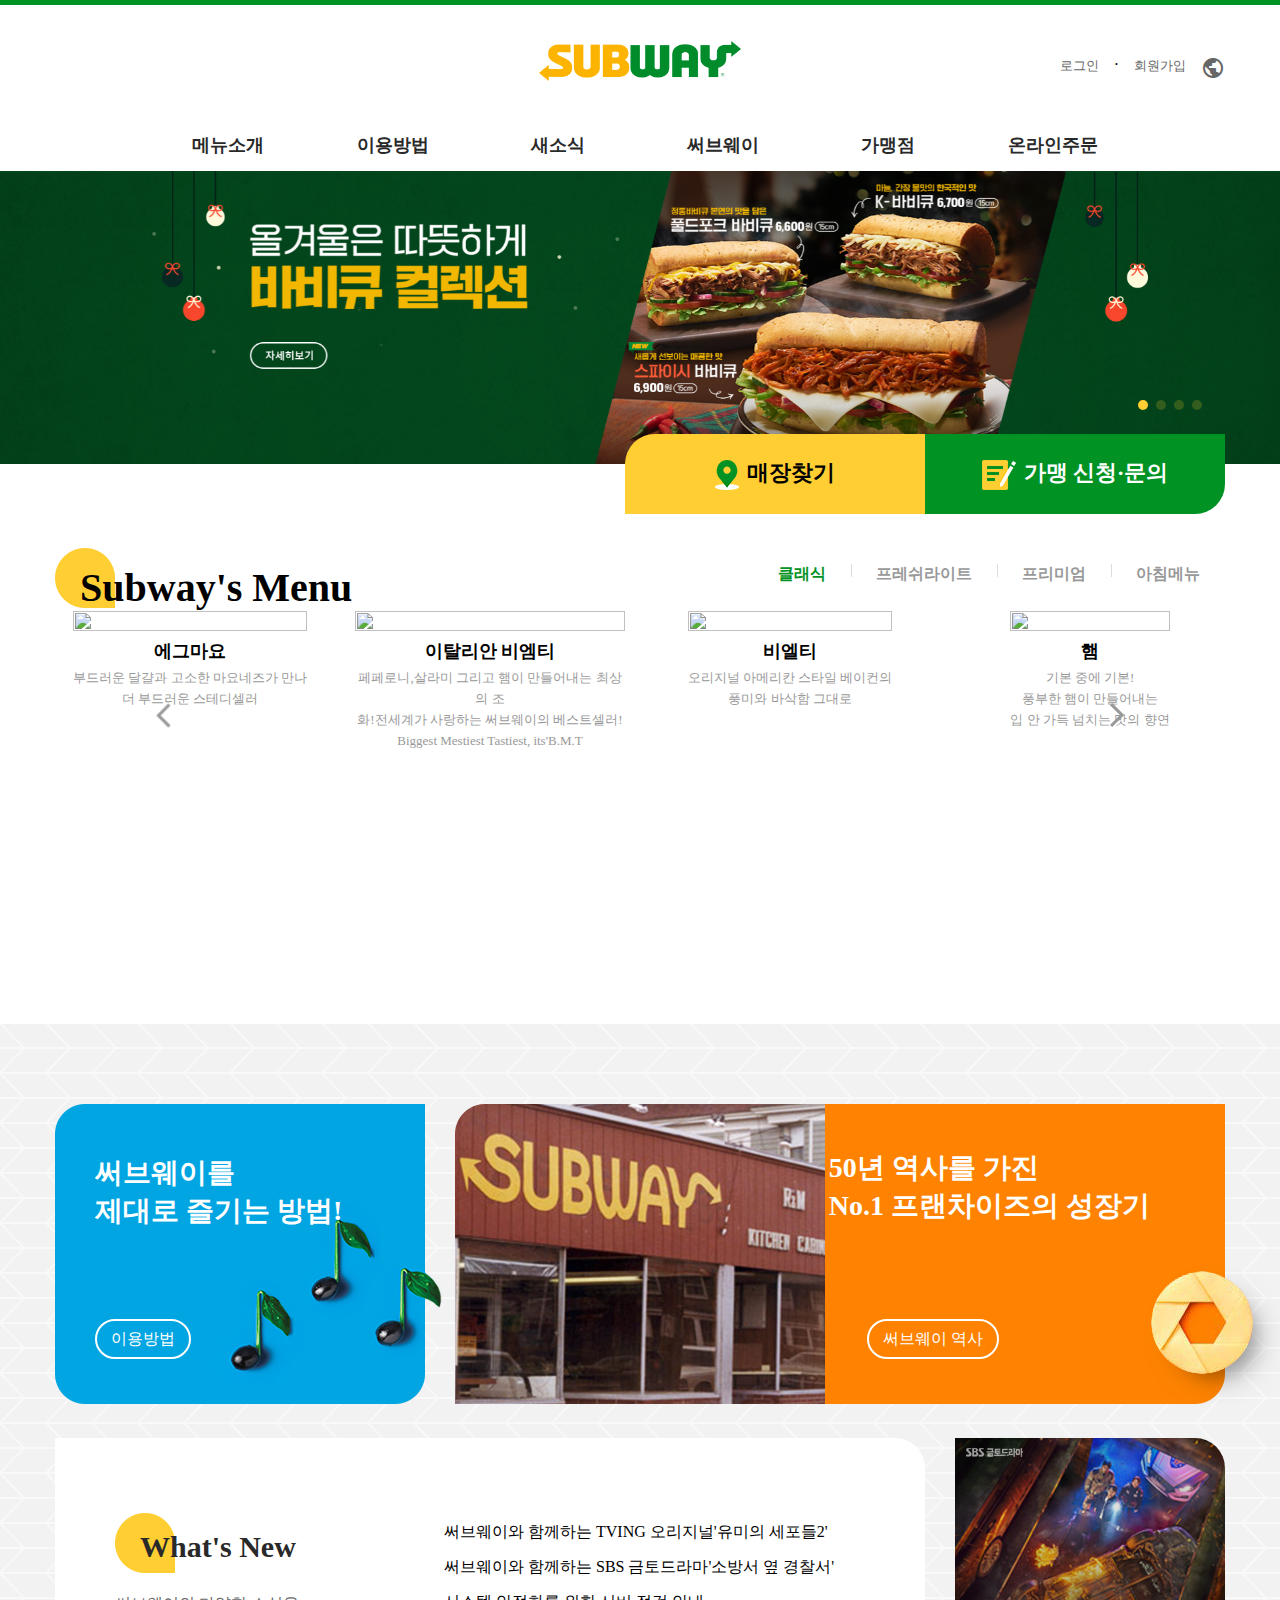
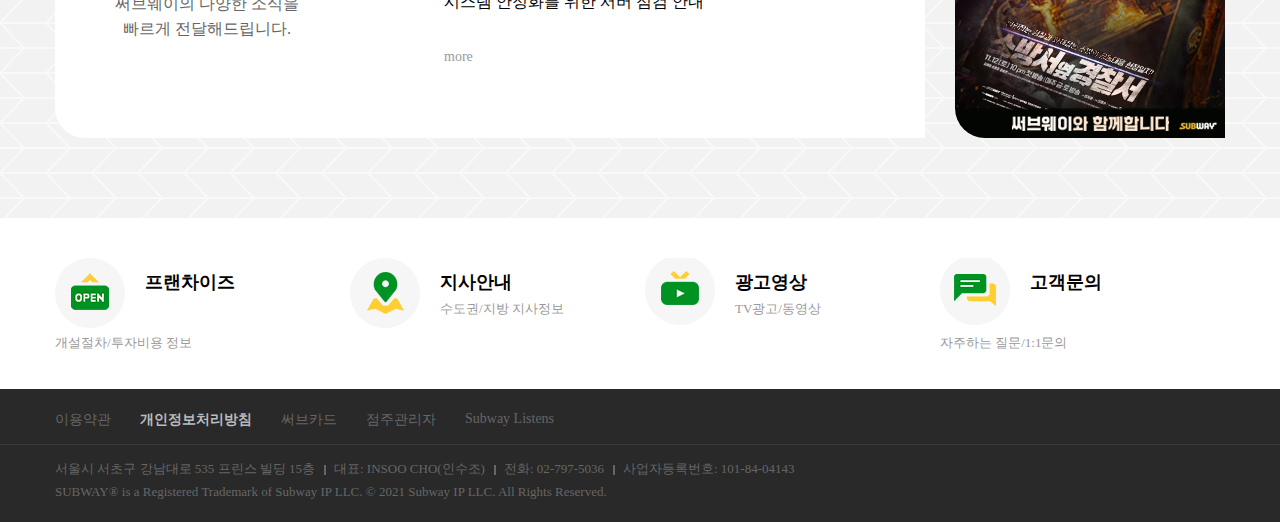
==== index.html @ 705400b4 "Start Project" ====
<!DOCTYPE html>
<html lang="ko">
<head>
    <meta charset="UTF-8">
    <meta http-equiv="X-UA-Compatible" content="IE=edge">
    <meta name="viewport" content="width=device-width, initial-scale=1.0">
    <title>SUBWAY 서브웨이</title>
    <meta property="og:type" content="website">
    <meta property="og:url" content="https://index.html">
    <meta property="og:title" content="Subway Korea">
    <meta property="og:image" content="https://example.com/image.jpg">
    <meta property="og:description" content="신선하고 건강한 글로벌 NO.1 샌드위치 브랜드, 써브웨이">
    <meta property="og:site_name" content="SUBWAY 서브웨이">
    <meta property="og:locale" content="ko_KO">

    <!--Swiper js-->
    <link rel="stylesheet" href="https://cdn.jsdelivr.net/npm/swiper/swiper-bundle.min.css"/>

    <!--Link-->
    <link rel="icon" type="image/x-icon" href="/image/subway_favicon.ico">
    <link rel="preconnect" href="https://fonts.googleapis.com">
    <link rel="preconnect" href="https://fonts.gstatic.com" crossorigin>
    <link href="https://fonts.googleapis.com/css2?family=Nanum+Gothic:wght@400;700;800&display=swap" rel="stylesheet">
    <link rel="stylesheet" href="https://fonts.googleapis.com/css2?family=Material+Symbols+Outlined:opsz,wght,FILL,GRAD@20..48,100..700,0..1,-50..200" />
    <link rel="stylesheet" href="css/style.css">
    
    <!--Script-->
    <script src="https://cdn.jsdelivr.net/npm/swiper/swiper-bundle.min.js"></script>
    <script defer src="js/main.js"></script>

</head>
<body>

<!--Header-->

    <header>
        <div class="inner">
            <div id="header">
                <div class="logo">
                <a href="javascript:void(0)"><img src="image/subway_logo.png" alt="subway"></a>
                </div>
                <ul class="sub-menu">
                    <li><a id="btn-login" href="javascript:void(0)">로그인</a></li>
                    <li>·</li>
                    <li><a href="javascript:void(0)">회원가입</a></li>
                    <li><a href="javascript:void(0)"><span class="material-symbols-outlined">public</span></a></li>
                </ul>
            </div>
        </div>
    </header>


    <!--Login modal-->
    <div id="modal" class="modal-overlay">
        <div class="modal-window">
            <div class="title">
                <img src="image/subway_logo.png" alt="Subway">
                <h2>로그인</h2>
                <p>써브웨이 회원으로 로그인하시면<br>다양한 서비스를 이용하실 수 있습니다.</p>
            </div>
            <div class="content">
                <input type="text" placeholder="아이디" onfocus="this.placeholder=''" onblur="this.placeholder='아이디'">
                <input type="password" placeholder="비밀번호" onfocus="this.placeholder=''" onblur="this.placeholder='비밀번호'">
            </div>
            <div class="login-btn">
                <button>로그인</button>
            </div>
            <div class="modal-user_find">
                <ul>
                    <li><a href="/">아이디 찾기</a></li>
                    <li><a href="/">비밀번호 찾기</a></li>
                    <li><a href="/">회원가입</a></li>
                </ul>
            </div>
            
        </div>
    </div>

<!--Navbar-->

    <nav>
        <div class="navbar">
            <ul class="clearfix mainmenu">
                <li>메뉴소개
                    <ul class="submenu">
                        <li><a href="./menuList/sandwich.html">샌드위치</a></li>
                        <li><a href="/">랩·기타</a></li>
                        <li><a href="/">샐러드</a></li>
                        <li><a href="/">아침메뉴</a></li>
                        <li><a href="/">스마일 썹</a></li>
                        <li><a href="/">단체메뉴</a></li>
                    </ul>
                </li>
                <li>이용방법
                    <ul class="submenu">
                        <li><a href="/">써브웨이 이용방법</a></li>
                        <li><a href="/">단체메뉴 이용방법</a></li>
                        <li><a href="/">신선한 재료 소개</a></li>
                        <li><a href="/">APP 이용방법</a></li>
                    </ul>
                </li>
                <li>새소식
                    <ul class="submenu">
                        <li><a href="/">이벤트·프로모션</a></li>
                        <li><a href="/">뉴스·공지사항</a></li>
                        <li><a href="/">광고영상</a></li>
                    </ul>
                </li>
                <li>써브웨이
                    <ul class="submenu">
                        <li><a href="/">써브웨이 역사</a></li>
                        <li><a href="/">써브웨이 약속</a></li>
                        <li><a href="/">샌드위치 아티스트 지원</a></li>
                        <li><a href="/">매장찾기</a></li>
                    </ul>
                </li>
                <li>가맹점
                    <ul class="submenu">
                        <li><a href="/">써브웨이 프랜차이즈</a></li>
                        <li><a href="/">가맹관련 FAQ</a></li>
                        <li><a href="/">가맹신청·문의</a></li>
                        <li><a href="/">지사안내</a></li>
                        <li><a href="/">사업설명회</a></li>
                    </ul>
                </li>
                <li>온라인주문
                    <ul class="submenu">
                        <li><a href="/">FAST-SUB</a></li>
                        <li><a href="/">HOME-SUB</a></li>
                        <li><a href="/">단체주문</a></li>
                    </ul>
                </li>
            </ul>
        </div>
    </nav>

<!--Slide Banner Section-->
    <section>
            <div class="swiper mySwiper">
                <div class="swiper-wrapper">
                <div class="swiper-slide"><a href=""><img src="./image/slide1.jpg" alt=""></a></div>
                <div class="swiper-slide"><a href=""><img src="./image/slide2.jpg" alt=""></a></div>
                <div class="swiper-slide"><a href=""><img src="./image/slide3.jpg" alt=""></a></div>
                <div class="swiper-slide"><a href=""><img src="./image/slide4.jpg" alt=""></a></div>
                </div>
                <div class="swiper-pagination"></div>
            </div>
            <div class="inner">
                <div class="quick_link">
                    <div class="store">
                        <strong><a href=""><img src="image/icon_map (1).png" alt="">매장찾기</a></strong>
                    </div>
                    <div class="franchise">
                        <strong><a href=""><img src="image/icon_franchise.png" alt="">가맹 신청·문의</a></strong>
                    </div>
                </div>
            </div>
    </section>

<!--Contents Section-->
    
    <section>
        <div id="subway_menu">
        <div class="inner">
                <div class="menu_hd">
                    <h2>Subway's Menu</h2>
                    <ul class="tabs">
                        <li class="tab-link current" data="tab-1"><a href="javascript:void(0)">클래식</a></li>
                        <li class="tab-link" data="tab-2"><a href="javascript:void(0)">프레쉬라이트</a></li>
                        <li class="tab-link" data="tab-3"><a href="javascript:void(0)">프리미엄</a></li>
                        <li class="tab-link" data="tab-4"><a href="javascript:void(0)">아침메뉴</a></li>
                    </ul>
                </div>
                    <div id="tab-1" class="tab-content current">
                        <!-- Swiper -->
                        <div class="swiper mySwiper2">
                        <div class="swiper-wrapper">
                            <div class="swiper-slide"><a href="javascript:void(0)">
                                <img src="./image/슬라이드_에그마요.jpg" alt="" class="menu_img">
                            <h2>에그마요</h2>
                            <span>부드러운 달걀과 고소한 마요네즈가 만나<br>더 부드러운 스테디셀러</span>
                            </a>
                            </div>
                            <div class="swiper-slide"><a href="javascript:void(0)">
                                <img src="./image/슬라이드_이탈리아 비엠티.jpg" alt=""  class="menu_img">
                            <h2>이탈리안 비엠티</h2>
                            <span>페페로니,살라미 그리고 햄이 만들어내는 최상의 조<br>화!전세계가 사랑하는 써브웨이의 베스트셀러!<br>Biggest Mestiest Tastiest, its'B.M.T</span>
                            </a>
                            </div>
                            <div class="swiper-slide"><a href="javascript:void(0)">
                                <img src="./image/슬라이드_비엘티.jpg" alt=""  class="menu_img">
                            <h2>비엘티</h2>
                            <span>오리지널 아메리칸 스타일 베이컨의<br>풍미와 바삭함 그대로</span>
                            </a>
                            </div>
                            <div class="swiper-slide"><a href="javascript:void(0)">
                                <img src="./image/슬라이드_햄.jpg" alt=""  class="menu_img">
                            <h2>햄</h2>
                            <span>기본 중에 기본!<br>풍부한 햄이 만들어내는<br>입 안 가득 넘치는 맛의 향연</span>
                            </a>
                            </div>
                            <div class="swiper-slide"><a href="javascript:void(0)">
                                <img src="./image/슬라이드_참치.jpg" alt="" class="menu_img">
                            <h2>참치</h2>
                            <span>남녀노소 누구나 좋아하는<br>담백한 참치와 고소한 마요네즈의<br>완벽한 조화</sapn>
                            </a>
                            </div>
                        </div>
                        </div>
                    </div>
                </div>
                    <div class="swiper-button-next"></div>
                    <div class="swiper-button-prev"></div>
            </div>
    </section>

<!--Contents-->
    <section>
        <div class="notice">
            <div class="inner">
                <div class="content-top">
                    <div class="utilization">
                        <p>써브웨이를<br>제대로 즐기는 방법!</p>
                        <a href=""><span>이용방법</span></a>
                        <img src="./image/bg_utilization.png" alt="">
                    </div>
                    <div class="history">
                        <p>50년 역사를 가진 <br>No.1 프랜차이즈의 성장기</p>
                        <a href=""><span>써브웨이 역사</span></a>
                        <img src="./image/img_subway_history.png" alt="">
                    </div>
                </div>
                <div class="content-bottom">
                    <div class="whats_new">
                        <div class="title">
                            <h2>What's New</h2>
                            <p>써브웨이의 다양한 소식을 <br>빠르게 전달해드립니다.</p>
                        </div>
                        <div class="notice_list">
                            <ul>
                                <li><a href="/">써브웨이와 함께하는 TVING 오리지널'유미의 세포들2'</a></li>
                                <li><a href="/">써브웨이와 함께하는 SBS 금토드라마'소방서 옆 경찰서'</a></li>
                                <li><a href="/">시스템 안정화를 위한 서버 점검 안내</a></li>
                            </ul>
                            <a href="/"><span class="more">more</span></a>
                        </div>
                    </div>
                    <div class="sponser">
                        <div class="swiper mySwiper3">
                            <div class="swiper-wrapper">
                              <div class="swiper-slide"><a href="/"><img src="./image/270X300_20221115105546395.jpg" alt=""></a></div>
                              <div class="swiper-slide"><a href="/"><img src="./image/270X300_20221117044819196.jpg" alt=""></a></div>
                            </div>
                            <div class="swiper-pagination"></div>
                          </div>
                    </div>
                </div>
            </div>
        </div>
    </section>
    <section>
        <div class="inner">
                <div class="quick_menu">
                <ul>
                    <li class="qm01">
                        <a href="/">
                            <div class="icon"></div>
                            <strong>프랜차이즈</strong><br>
                            <span>개설절차/투자비용 정보</span>
                        </a>
                    </li>
                    <li class="qm02">
                        <a href="/">
                            <div class="icon"></div>
                            <strong>지사안내</strong><br>
                            <span>수도권/지방 지사정보</span>
                        </a>
                    </li>
                    <li class="qm03">
                        <a href="/">
                            <div class="icon"></div>
                            <strong>광고영상</strong><br>
                            <span>TV광고/동영상</span>
                        </a>
                    </li>
                    <li class="qm04">
                        <a href="/">
                            <div class="icon"></div>
                            <strong>고객문의</strong><br>
                            <span>자주하는 질문/1:1문의</span>
                        </a>
                    </li>
                </ul>
            </div>
        </div>
    </section>

<!--Footer-->

    <footer>
        <div class="inner">
            <div class="footer">
                <ul>
                    <li><a href="/">이용약관</a></li>
                    <li><a href="/">개인정보처리방침</a></li>
                    <li><a href="/">써브카드</a></li>
                    <li><a href="/">점주관리자</a></li>
                    <li><a href="/">Subway Listens</a></li>
                </ul>
            <span class="addr">서울시 서초구 강남대로 535 프린스 빌딩 15층</span>
            <span>대표: INSOO CHO(인수조)</span>
            <span>전화: 02-797-5036</span>
            <span>사업자등록번호: 101-84-04143</span>
            <p>SUBWAY® is a Registered Trademark of Subway IP LLC. © 2021 Subway IP LLC. All Rights Reserved.</p>
            </div>
        </div>
        <div class="content"></div>
    </footer>
</body>
</html>
---- css/style.css ----
/*Common*/
*{
    margin: 0;
    padding: 0;
}
body{
    overflow: scroll;
}
.inner{
    width: 1170px;
    margin: 0 auto;
    position: relative;
}
a{
    text-decoration: none;
    color: #000;
}
li{
    list-style: none;
}



/*HEADER*/
header{
    border-top: 5px solid #009223;
    padding-top: 16px;
}
#header{
    height: 150px;
    position: relative;
}
#header .logo{
    text-align: center;
    padding-top: 20px;
}
#header .logo img{
    width: 202px;
    height: 40px;
    
    
}
#header ul.sub-menu{
    display: flex;
    height: 30px;
    position: absolute;
    top:30px;
    right: 0px;
    

}
#header ul.sub-menu li{
    margin-left: 15px;
    padding: 5px 0;
    position: relative;
}
#header ul.sub-menu li a{
    font-size: 13px;
    color: #666;
}

/*Login Modal*/
#modal.modal-overlay{
    width: 100%;
    height: 100%;
    position: absolute;
    z-index: 2;
    left: 0;
    top: 160px;
    display: none;
    flex-direction: column;
    align-items: center;
    justify-content: center;
    background-color: rgba(255, 255, 255, 0.25);
    backdrop-filter: blur(1.5px);
    border-radius: 10px;
    border: 1px solid rgba(255, 255, 255, 0.18);
}
#modal .modal-window{
    background-color: rgba(255, 255, 255, 0.9);
    backdrop-filter: blur(13.5px);
    border-radius: 10px;
    border: 1px solid rgba(255,255,255,0.18);
    width: 500px;
    height: 500px;
    position: relative;
    top: -150px;
    padding: 10px;
    box-sizing: border-box;
    box-shadow: 0 8px 32px 0 rgba(90, 90, 90, 0.24);
}
#modal .title{
    padding-left: 10px;
    display: inline;
}
#modal .title img{
    display: block;
    width: 200px;
    margin: auto;
}
#modal .title h2{
    text-align: center;
    margin-top: 25px;
    font-size: 24px;
}
#modal .title p{
    color: #666;
    font-size: 16px;
    text-align: center;
    margin-top: 20px;
}
#modal .close-area{
    display: inline;
    float: right;
    padding-right: 10px;
    cursor: pointer;

}
#modal .content{
    margin-top: 20px;
    padding: 0px 10px;
}

#modal .content{
    text-align: center;
    margin-top: 40px;
}
#modal .content input{
    width: 290px;
    height: 40px;
    background: rgb(221, 221, 221);
    padding: 5px;
    outline: none;
    border-radius: 2px;
    border: none;
    box-sizing: border-box;
    margin-bottom: 10px;
}
#modal .content input::placeholder{
    font-size: 16px;
    padding-left: 15px;
}
#modal .login-btn{
    margin-top: 20px;
    text-align: center;
}
#modal .login-btn button{
    background-color: #009223;
    width: 290px;
    height: 40px;
    border-radius: 5px;
    color: #fff;
    font-size: 18px;
    outline: none;
    border: none;
}
#modal .modal-user_find{
    margin-top: 20px;
}
#modal .modal-user_find ul{
    display: flex;
    justify-content: center;
}
#modal .modal-user_find ul li{
    position: relative;
    margin: 10px;
}
#modal .modal-user_find ul li::before{
    content: "";
    width: 1px;
    height: 11px;
    background: #666;
    position: absolute;
    top: 3px;
    left: -9px;
}
#modal .modal-user_find ul li:first-child::before{
    display: none;
}
#modal .modal-user_find ul li a{
    color:#666;
    font-size: 14px;
}
#modal .modal-user_find ul li a:hover{
    color:rgb(73, 73, 73);
}



/*Navbar*/
nav{
    margin-top: 20px;
    background: #fff;
    height: 45px;
    overflow: hidden;
    transition: height .4s;
    position: absolute;
    top: 100px;
    left: 0;
    right: 0;
    z-index: 1;
}
.navbar{
    margin: 0 auto;
    z-index: 1;
}
.navbar > ul {
    display: flex;
    justify-content: center;
    line-height: 50px;
    padding: 0px 35px 0 35px;
}
.navbar > ul > li{
    position: relative;
    width: 165px;
    text-align: center;
    font-size: 18px;
    font-weight: 800;
    color: #292929;
    z-index: 1;
}
.navbar > ul > li:hover{
    color:#009223
}
.navbar > ul > li ul{
    width: 100%;
    position: absolute;
    padding-top: 10px;
    height: 250px;
}
.navbar > ul > li ul li{
    white-space: nowrap;
    font-weight: 400;
    font-size: 15px;
    line-height: 35px;
}
.navbar > ul > li ul li a{
    color: #666;
}
.navbar > ul > li ul li a:hover{
    text-decoration: underline;
    color: #009223;
}
.navbar > ul > li:hover{
    display: block;
}

.swiper {
    width: 100%;
    height: 100%;
    z-index: 0;
  }

  .swiper-slide {
    text-align: center;
    font-size: 18px;
    background: #fff;
    /* Center slide text vertically */
    display: -webkit-box;
    display: -ms-flexbox;
    display: -webkit-flex;
    display: flex;
    -webkit-box-pack: center;
    -ms-flex-pack: center;
    -webkit-justify-content: center;
    justify-content: center;
    -webkit-box-align: center;
    -ms-flex-align: center;
    -webkit-align-items: center;
    align-items: center;
  }

  .swiper-slide img {
    display: block;
    width: 100%;
    height: 100%;
    object-fit: cover;
  }
  .swiper-pagination-bullets.swiper-pagination-horizontal{
    left: 530px;
    bottom: 50px;
}
.swiper-pagination-bullet {
    width: var(--swiper-pagination-bullet-width,var(--swiper-pagination-bullet-size,10px));
    height: var(--swiper-pagination-bullet-height,var(--swiper-pagination-bullet-size,10px));
    display: inline-block;
    border-radius: 50%;
    background: var(--swiper-pagination-bullet-inactive-color,#ffce32);
}
:root {
    --swiper-navigation-size: 48px;
}
:root {
    --swiper-theme-color: # ;
}

/*Quick Link*/
#subway_menu{
    height: 460px;
}
.quick_link{
    display: flex;
    position: absolute;
    right: 0;
    bottom: -50px;
    z-index: 1;
}
.quick_link .store{
    text-align: center;
    width: 300px;
    height: 80px;
    background-color: #ffce32;
    border-radius: 30px 0 0 0 ;
}

.quick_link .store strong a{
    font-size: 22px;
    display: block;
    padding-top: 24px;
}
.quick_link .store strong a img{
    padding-right:8px;
    vertical-align: middle;
}
.quick_link .franchise{
    text-align: center;
    width: 300px;
    height: 80px;
    background-color: #009223;
    border-radius: 0 0 30px 0 ;
}

.quick_link .franchise strong a{
    font-size: 22px;
    color: #fff;
    display: block;
    padding-top: 24px;
}
.quick_link .franchise strong a img{
    padding-right:8px;
    vertical-align: middle;
}
.menu_hd{
    margin-top: 100px;
    
}
.menu_hd h2{
    display: inline;
    font-size: 40px;
    font-weight: 800;
    padding: 17px 0 0 25px;
    background: url(../image/bul_tit.png) no-repeat;
    margin-bottom: 50px;
}
.menu_hd > ul{
    float: right;
    position: relative;
}
.menu_hd ul.tabs li{
    float: left;

}
.menu_hd ul.tabs li.current a{
    color:#009223;
}
.menu_hd ul.tabs li a{
    font-size: 16px;
    font-weight: bold;
    padding: 0 25px;
    color: #999;
}
.menu_hd > ul.tabs>li::before{
    position: absolute;
    content: "";
    width: 1px;
    height: 13px;
    background-color: #ddd;
}
.menu_hd > ul.tabs>li:first-child::before{
    display: none;
}

.tab-content{
    display: none;
}
.tab-content.current{
	display: inherit;
}

/*subway menu slide section*/
#subway_menu{
    position: relative;
}
.swiper-slide img{
    object-fit: cover;
}
#subway_menu .swiper-slide:hover{
    transform: scale(1.2);
    box-sizing: border-box;
}
.swiper-slide:hover span{
    display: none;
}
.swiper-slide h2{
    font-size: 18px;
    margin: 3px 0;
}
.swiper-slide span{
    font-size: 13px;
    color: #999;
}

.swiper-button-prev{
    background: url(../image/chevron_left_FILL0_wght400_GRAD0_opsz48.png);
    background-position: center;
    position: absolute;
    width:50px;
    height: 50px;
    top:150px;
    left: 140px;
    transition: .4s;
}
.swiper-button-prev::after{
    display: none;
}
.swiper-button-prev:hover{
    background: url(../image/chevron_left_hover_FILL0_wght400_GRAD0_opsz48.png) no-repeat;
}
.swiper-button-next{
    background: url(../image/navigate_next_FILL0_wght400_GRAD0_opsz48.png) no-repeat;
    background-position: center;
    position: absolute;
    width:50px;
    height: 50px;
    top:150px;
    right: 140px;
    transition: .4s;
}
.swiper-button-next:hover{
    background: url(../image/navigate_next_hover_FILL0_wght400_GRAD0_opsz48.png) no-repeat;
}
.swiper-button-next::after{
    display: none;
}

/*notice*/
.notice{
    background: url(../image/section03_backgound_imgae.gif);
    padding: 80px 0;
}
.content-top{
    display: flex;
}
.content-top .utilization{
    width: 400px;
    height: 300px;
    position: relative;
}
.content-top .utilization p{
    font-size: 28px;
    position: absolute;
    top: 50px;
    left: 40px;
    color: #fff;
    font-weight: 800;
}
.content-top .utilization a{
    width: 92px;
    text-align: center;
    border: 2px solid #fff;
    color:#fff;
    position: absolute;
    top: 215px;
    left: 40px;
    font-size: 16px;
    border-radius: 20px;
}
.content-top .utilization span{
    display: block;
    height: 36px;
    line-height: 36px;
}
.content-top .history{
    position: relative;
}
.content-top .history p{
    position: absolute;
    font-size: 28px;
    position: absolute;
    top: 45px;
    right: 130px;
    color: #fff;
    font-weight: 800;
}
.content-top .history a{
    width: 128px;
    text-align: center;
    border: 2px solid #fff;
    color:#fff;
    position: absolute;
    top: 215px;
    right: 281px;
    font-size: 16px;
    border-radius: 20px;
}
.content-top .history span{
    display: block;
    height: 36px;
    line-height: 36px;
}
.content-bottom{
    display: flex;
}
.content-bottom .whats_new{
    margin-top: 30px;
    width:870px;
    height: 300px;
    position: relative;
    background: #fff;
    border-radius: 0 30px 0 30px;
}
.content-bottom .whats_new .title{
    position: absolute;
    top:75px;
    left: 60px;
}
.content-bottom .whats_new .title h2{
    background: url(../image/bul_tit.png) 0 0 no-repeat;
    padding: 17px 0 0 25px;
    font-size: 30px;
    font-weight: bold;
    margin-bottom: 1px;
    height: 60px;
    color:#292929
}
.content-bottom .whats_new .title p{
    color: #666;
    text-align: center;
    line-height: 25px;
}

.content-bottom .whats_new .notice_list{
    position: absolute;
    top: 76px;
    left: 389px;
}
.content-bottom .whats_new .notice_list>ul{
    line-height: 35px;
    color:#292929
}
.content-bottom .whats_new .notice_list ul li a:hover{
    color:#009223;
    text-decoration: underline;
}
.content-bottom .whats_new .notice_list .more{
    color: #999;
    font-size: 14px;
    display: inline-block;
    padding-top: 30px;
}
.content-bottom .whats_new .notice_list .more:hover{
    color: #292929
}


.sponser{
    width: 270px;
    height: 300px;
    margin-top: 30px;
    overflow: hidden;
    margin-left: 30px;
    border-radius: 0 30px 0 30px;
}

.sponser .swiper2 {
    width: 270px;
    height: 300px
  }

  .swiper2.swiper-slide {
    text-align: center;
    font-size: 18px;
    background: #fff;

    /* Center slide text vertically */
    display: -webkit-box;
    display: -ms-flexbox;
    display: -webkit-flex;
    display: flex;
    -webkit-box-pack: center;
    -ms-flex-pack: center;
    -webkit-justify-content: center;
    justify-content: center;
    -webkit-box-align: center;
    -ms-flex-align: center;
    -webkit-align-items: center;
    align-items: center;
  }

  /*quick_menu*/

.quick_menu{
    padding: 40px 0 37px 0;
}
.quick_menu > ul{
    display: flex;
}
.quick_menu > ul > li .icon{
    background: url(../image/icon_quickmenu.png);
    width: 70px;
    height: 70px;
}
.quick_menu > ul > li{
    width: 215px;
}
.quick_menu > ul > li strong{
    font-size: 18px;
    margin-top: 12px;
    display: inline-block;
}
.quick_menu > ul > li span{
    font-size: 13px;
    margin-top: 6px;
    display: inline-block;
    color: #999
}
.quick_menu > ul > li.qm01 .icon{
    background-position: 0 0;
    float: left;
    margin-right: 20px;
}
.quick_menu > ul > li.qm02{
    margin-left: 80px;
}
.quick_menu > ul > li.qm02 .icon{
    background-position: -70px 0;
    float: left;
    margin-right: 20px;
}
.quick_menu > ul > li.qm03{
    margin-left: 80px;
}
.quick_menu > ul > li.qm03 .icon{
    background-position: 140px 0;
    float: left;
    margin-right: 20px;
}
.quick_menu > ul > li.qm04{
    margin-left: 80px;
}
.quick_menu > ul > li.qm04 .icon{
    background-position: -210px 0;
    float: left;
    margin-right: 20px;
}

/*footer*/
footer{
    background: #292929;
    position: relative;
}
.footer{
    padding: 22px 0;
    color: #666;
    position: relative;
}
.footer ul{
    display: flex;
    margin-bottom: 25px;
}
.footer ul li{
    margin-right: 29px;
    font-size: 14px;
}
.footer ul li:nth-child(2) a{
    font-weight: bold;
    color:#bbb;
}
.footer ul li a{
    color: #666;
}
.footer span{
    position: relative;
    margin-right: 15px;
    line-height: 30px;
    font-size: 13px;
    color: #666;
}
.footer p{
    font-size: 13px;
    color: #666;
}
.footer span::after{
    content: "";
    width: 2px;
    height: 10px;
    background-color: #666;
    position: absolute;
    top:4px;
    left: -10px;
}
.footer span.addr::after{
    content: "";
    width: 0px;
}
footer .content{
    content: "";
    width: 100%;
    height: 1px;
    background: #3b3b3b;
    position: absolute;
    top:55px;
}
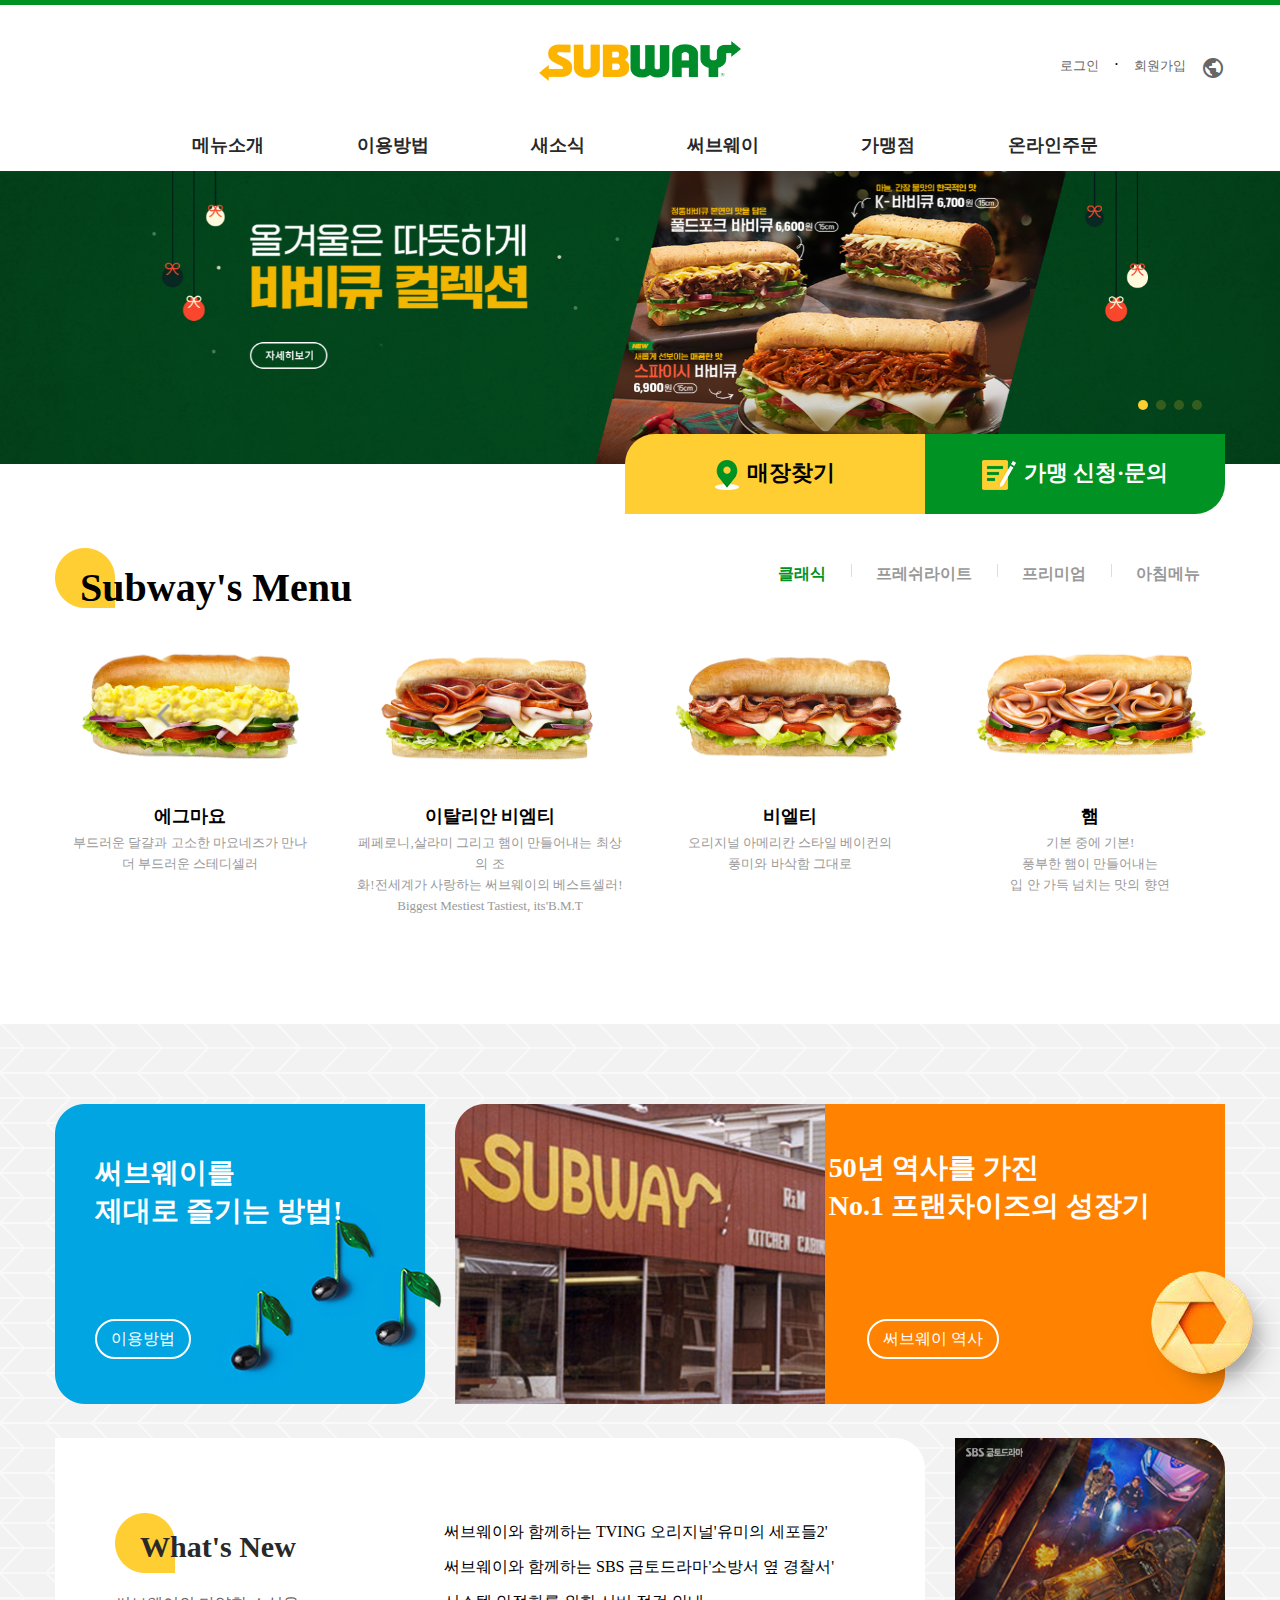
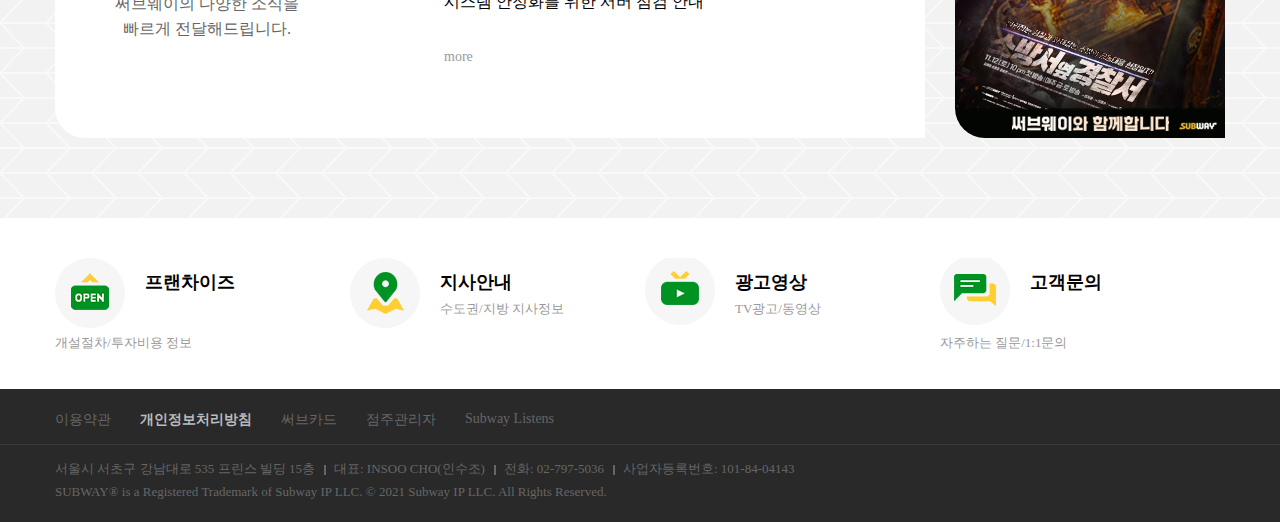
==== commit 93f4cbf0: "Start Project" ====
--- a/index.html
+++ b/index.html
@@ -138,20 +138,20 @@
     <section>
             <div class="swiper mySwiper">
                 <div class="swiper-wrapper">
-                <div class="swiper-slide"><a href=""><img src="./image/slide1.jpg" alt=""></a></div>
-                <div class="swiper-slide"><a href=""><img src="./image/slide2.jpg" alt=""></a></div>
-                <div class="swiper-slide"><a href=""><img src="./image/slide3.jpg" alt=""></a></div>
-                <div class="swiper-slide"><a href=""><img src="./image/slide4.jpg" alt=""></a></div>
+                <div class="swiper-slide"><a href=""><img src="./image/slide1.jpg" alt="올겨울은 따뜻하게 바비큐 컬렉션"></a></div>
+                <div class="swiper-slide"><a href=""><img src="./image/slide2.jpg" alt="이달의 썹!프라이즈 치킨 데리야끼 콤보"></a></div>
+                <div class="swiper-slide"><a href=""><img src="./image/slide3.jpg" alt="오븐 베이크 스위트 포테이토, 고구마칩 2200원, 고구마칩 & 음료 3400원"></a></div>
+                <div class="swiper-slide"><a href=""><img src="./image/slide4.jpg" alt="내 손안의 작은 서브웨이 말이 안나올때 손으로 주문하자"></a></div>
                 </div>
                 <div class="swiper-pagination"></div>
             </div>
             <div class="inner">
                 <div class="quick_link">
                     <div class="store">
-                        <strong><a href=""><img src="image/icon_map (1).png" alt="">매장찾기</a></strong>
+                        <strong><a href=""><img src="image/icon_map (1).png" alt="map__icon">매장찾기</a></strong>
                     </div>
                     <div class="franchise">
-                        <strong><a href=""><img src="image/icon_franchise.png" alt="">가맹 신청·문의</a></strong>
+                        <strong><a href=""><img src="image/icon_franchise.png" alt="Write">가맹 신청·문의</a></strong>
                     </div>
                 </div>
             </div>
@@ -176,31 +176,31 @@
                         <div class="swiper mySwiper2">
                         <div class="swiper-wrapper">
                             <div class="swiper-slide"><a href="javascript:void(0)">
-                                <img src="./image/슬라이드_에그마요.jpg" alt="" class="menu_img">
+                                <img src="./image/Egg-Mayo_20211231094817112.png" alt="에그마요" class="menu_img">
                             <h2>에그마요</h2>
                             <span>부드러운 달걀과 고소한 마요네즈가 만나<br>더 부드러운 스테디셀러</span>
                             </a>
                             </div>
                             <div class="swiper-slide"><a href="javascript:void(0)">
-                                <img src="./image/슬라이드_이탈리아 비엠티.jpg" alt=""  class="menu_img">
+                                <img src="./image/Italian_B.M.T_20211231094910899.png" alt="이탈리아 비엠티"  class="menu_img">
                             <h2>이탈리안 비엠티</h2>
                             <span>페페로니,살라미 그리고 햄이 만들어내는 최상의 조<br>화!전세계가 사랑하는 써브웨이의 베스트셀러!<br>Biggest Mestiest Tastiest, its'B.M.T</span>
                             </a>
                             </div>
                             <div class="swiper-slide"><a href="javascript:void(0)">
-                                <img src="./image/슬라이드_비엘티.jpg" alt=""  class="menu_img">
+                                <img src="./image/B.L.T_20211231094744175.png" alt="비엘티"  class="menu_img">
                             <h2>비엘티</h2>
                             <span>오리지널 아메리칸 스타일 베이컨의<br>풍미와 바삭함 그대로</span>
                             </a>
                             </div>
                             <div class="swiper-slide"><a href="javascript:void(0)">
-                                <img src="./image/슬라이드_햄.jpg" alt=""  class="menu_img">
+                                <img src="./image/Ham_20211231094833168.png" alt="햄"  class="menu_img">
                             <h2>햄</h2>
                             <span>기본 중에 기본!<br>풍부한 햄이 만들어내는<br>입 안 가득 넘치는 맛의 향연</span>
                             </a>
                             </div>
                             <div class="swiper-slide"><a href="javascript:void(0)">
-                                <img src="./image/슬라이드_참치.jpg" alt="" class="menu_img">
+                                <img src="./image/Tuna_20211231095535268.png" alt="참치" class="menu_img">
                             <h2>참치</h2>
                             <span>남녀노소 누구나 좋아하는<br>담백한 참치와 고소한 마요네즈의<br>완벽한 조화</sapn>
                             </a>
@@ -248,8 +248,8 @@
                     <div class="sponser">
                         <div class="swiper mySwiper3">
                             <div class="swiper-wrapper">
-                              <div class="swiper-slide"><a href="/"><img src="./image/270X300_20221115105546395.jpg" alt=""></a></div>
-                              <div class="swiper-slide"><a href="/"><img src="./image/270X300_20221117044819196.jpg" alt=""></a></div>
+                              <div class="swiper-slide"><a href="/"><img src="./image/270X300_20221115105546395.jpg" alt="소방서 옆 경찰서"></a></div>
+                              <div class="swiper-slide"><a href="/"><img src="./image/270X300_20221117044819196.jpg" alt="유미의 세포들2 서브웨이와 함께합니다"></a></div>
                             </div>
                             <div class="swiper-pagination"></div>
                           </div>
